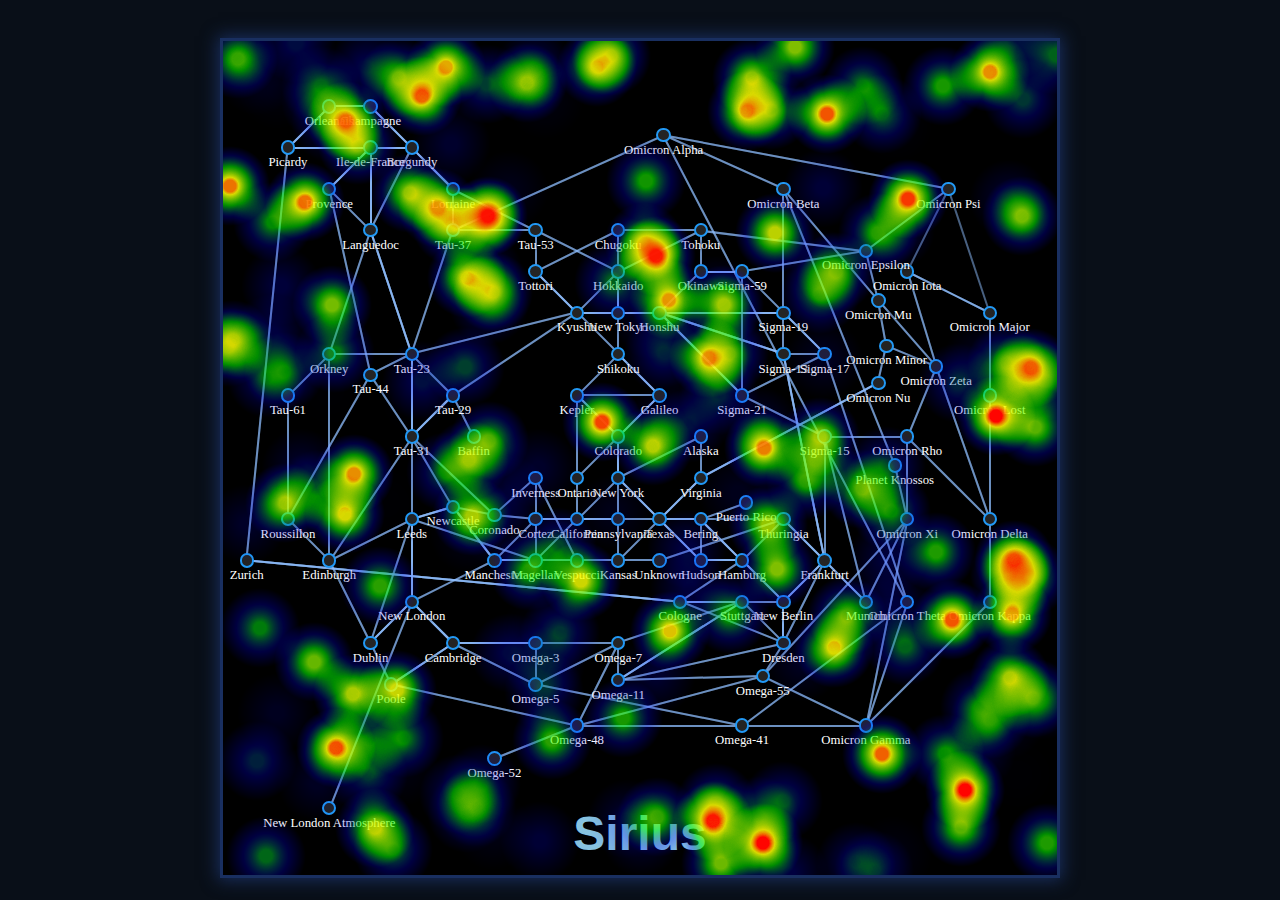
==== index.html @ e5bc777a "Add files via upload" ====
<!DOCTYPE html>
<head>    
  <script type="module" src="./js/script.js" defer></script>
  <link rel="stylesheet" href="./css/style.css"></head>
<body class="responsive">
  <div class="mapContainer">
    <div class="map">
      
      <div class="grid">
        
        <div class="systemContainer"></div>
        <div class="connections"></div>
        <div class="heatmap"></div>
        <h2 class="systemTitle">Sirius</h2>
        
        <div class="darkOverlay"></div>
      </div>
    </div>
    </div>
</body>
---- css/style.css ----
html {
  background-image: url(https://space.discoverygc.com/navmap/images/blue_space_with_planets_by_darkdissolution-updCont.jpg);
  background-size: cover;
  background-repeat: no-repeat;
  background-color: rgb(9, 15, 24);
  position: absolute;
  top: 0;
  left: 0;
  right: 0;
  bottom: 0;
}

.mapContainer {
  position: absolute;
  top: 2.4em;
  left: 0;
  right: 0;
  bottom: 0;
}

.grid {
  width: 100%;
  height: 100%;
  background: url("https://space.discoverygc.com/navmap/images/SiriusMap.jpg")
    black;
  background-size: cover !important;
}

.grid .darkOverlay {
  height: 100%;
  width: 100%;
  background-color: rgba(0, 0, 0, 0.4);
}

.heatmap {
  position: absolute;
  height: 100%;
  width: 100%;
  z-index: 999;
  pointer-events: none;
}

.systemContainer {
  height: 75%;
  width: 75%;
  position: absolute;
  margin-top: 50%;
  margin-left: 50%;
  color: white;
  font-family: "Agency FB", "Oswald", sans-serif;
}

.connections {
  height: 75%;
  width: 75%;
  position: absolute;
  margin-top: 50%;
  margin-left: 50%;
  color: white;
  font-family: "Agency FB", "Oswald", sans-serif;
}

.map {
  position: relative;
  height: 52.5em;
  width: 52.5em;
  margin: 0 auto;
  border: 0.22em rgb(25, 47, 96) solid;
  box-sizing: border-box;
  box-shadow: 0 0 1em 0.1em rgb(25, 47, 96);
  border-radius: 0em;
  background-color: rgb(30, 167, 198);
  overflow: hidden;
  overflow: -moz-hidden-unscrollable;
  overflow: -webkit-hidden-unscrollable;
  /* assign to paint layer */
  transform: translateZ(0);
  -webkit-transform: translateZ(0);
  -webkit-touch-callout: none; /* iOS Safari */
  -webkit-user-select: none; /* Chrome/Safari/Opera */
  -khtml-user-select: none; /* Konqueror */
  -moz-user-select: none; /* Firefox */
  -ms-user-select: none; /* IE/Edge */
  user-select: none;
}

.systemTitle {
  position: absolute;
  bottom: 0.3em;
  color: white;
  text-align: center;
  width: 100%;
  font-family: "Agency FB", "Oswald", sans-serif;
  font-size: 3em;
  padding: 0;
  margin: 0;
  color: rgb(135, 195, 224);
}

.system {
  height: 0.65em;
  width: 0.65em;
  background-color: rgb(36, 36, 36);
  border: 0.15em solid;
  border-radius: 100%;
  margin-top: -0.325em;
  margin-left: -0.325em;
  z-index: 5;
  display: flex;
  justify-content: center;
}
.system.li {
  border-color: #2299f5;
}

.systemLabel {
  color: white;
  font-family: Agency FB;
  display: inline-block;
  position: absolute;
  top: 1em;
  /*left: -1em;*/
  white-space: nowrap;
  z-index: 7;
  text-shadow: 0em 0em 0.3em black !important;
  font-size: 0.8em;
}

.highlighted {
  filter: drop-shadow(0em 0em 0.1em rgba(255, 255, 255, 0.5)) brightness(1.1)
    drop-shadow(0em 0em 0.15em orange);
}

.systemConnection {
  z-index: 4;
  margin-left: 0.125em;
  margin-top: 0.125em;
}

.systemConnection div {
  width: 0.125em;
  background-color: rgba(143, 192, 255, 0.5);
  margin-left: -0.0625em;
}

.systemConnection.oneWayConnection div::after {
  content: "";
  transform: rotate(135deg);
  -webkit-transform: rotate(135deg);
  position: absolute;
  border-bottom: 0.2em solid rgba(69, 150, 255, 0.9);
  border-left: 0.2em solid rgba(69, 150, 255, 0.9);
  height: 0.3em;
  width: 0.3em;
  bottom: 50%;
  display: block;
  margin-bottom: -0.3em;
  margin-left: -0.175em;
}
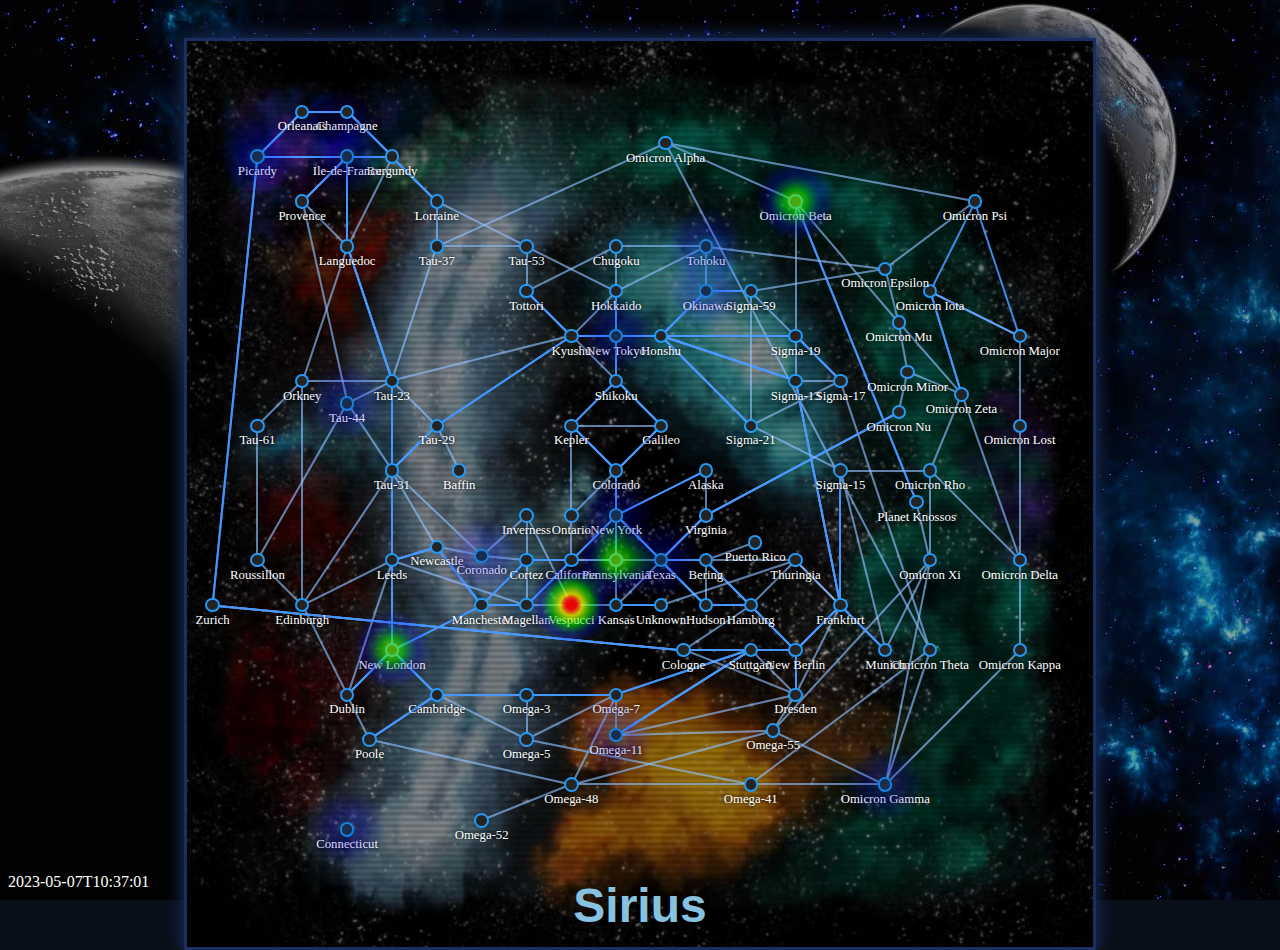
==== commit 11807716: "make more better" ====
--- a/index.html
+++ b/index.html
@@ -3,11 +3,10 @@
   <script type="module" src="./js/script.js" defer></script>
   <link rel="stylesheet" href="./css/style.css"></head>
 <body class="responsive">
+  <div id="timestamp"></div>
   <div class="mapContainer">
     <div class="map">
-      
       <div class="grid">
-        
         <div class="systemContainer"></div>
         <div class="connections"></div>
         <div class="heatmap"></div>
--- a/css/style.css
+++ b/css/style.css
@@ -1,5 +1,5 @@
 html {
-  background-image: url(https://space.discoverygc.com/navmap/images/blue_space_with_planets_by_darkdissolution-updCont.jpg);
+  background-image: url(../img/blue_space_with_planets_by_darkdissolution-updCont.avif);
   background-size: cover;
   background-repeat: no-repeat;
   background-color: rgb(9, 15, 24);
@@ -21,7 +21,7 @@
 .grid {
   width: 100%;
   height: 100%;
-  background: url("https://space.discoverygc.com/navmap/images/SiriusMap.jpg")
+  background: url(../img/SiriusMap.avif)
     black;
   background-size: cover !important;
 }
@@ -29,7 +29,11 @@
 .grid .darkOverlay {
   height: 100%;
   width: 100%;
+  top: -0%;
+  position: absolute;
   background-color: rgba(0, 0, 0, 0.4);
+  pointer-events: none;
+  z-index: 0;
 }
 
 .heatmap {
@@ -37,6 +41,7 @@
   height: 100%;
   width: 100%;
   z-index: 999;
+  opacity: 90%;
   pointer-events: none;
 }
 
@@ -62,14 +67,14 @@
 
 .map {
   position: relative;
-  height: 52.5em;
-  width: 52.5em;
+  height: 57em;
+  width: 57em;
   margin: 0 auto;
   border: 0.22em rgb(25, 47, 96) solid;
   box-sizing: border-box;
   box-shadow: 0 0 1em 0.1em rgb(25, 47, 96);
   border-radius: 0em;
-  background-color: rgb(30, 167, 198);
+  background-color: rgb(4, 4, 4);
   overflow: hidden;
   overflow: -moz-hidden-unscrollable;
   overflow: -webkit-hidden-unscrollable;
@@ -95,6 +100,7 @@
   padding: 0;
   margin: 0;
   color: rgb(135, 195, 224);
+  z-index: 1;
 }
 
 .system {
@@ -139,8 +145,18 @@
 
 .systemConnection div {
   width: 0.125em;
-  background-color: rgba(143, 192, 255, 0.5);
+  
   margin-left: -0.0625em;
+}
+
+.jgConnection {
+  /*box-shadow: 0px 0px 0.1em 0.1em rgba(69, 150, 255, 0.5);*/
+  background-color: rgba(69, 150, 255, 0.9);
+}
+
+.jhConnection {
+  /* box-shadow: 0px 0px 0.1em 0.1em rgba(143, 192, 255, 0.5); */
+  background-color: rgba(143, 192, 255, 0.404);
 }
 
 .systemConnection.oneWayConnection div::after {
@@ -157,3 +173,10 @@
   margin-bottom: -0.3em;
   margin-left: -0.175em;
 }
+
+#timestamp {
+  color: white;
+  font-family: Agency FB;
+  position: absolute;
+  bottom: 1%;
+}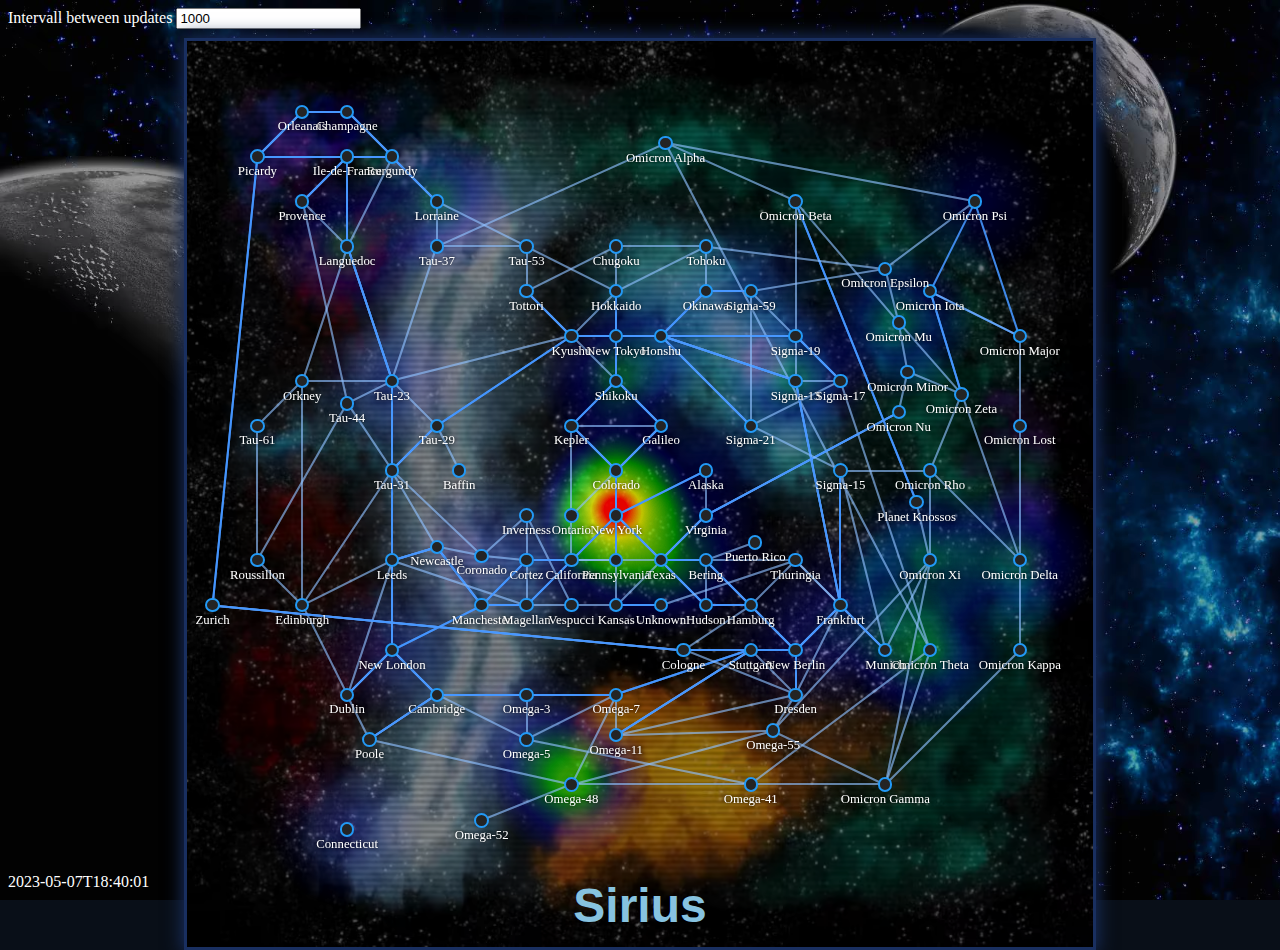
==== commit d3cfed9d: "stuff" ====
--- a/index.html
+++ b/index.html
@@ -3,6 +3,7 @@
   <script type="module" src="./js/script.js" defer></script>
   <link rel="stylesheet" href="./css/style.css"></head>
 <body class="responsive">
+  <span style="color: white; font-family: Agency FB;">Intervall between updates</span> <input id="deine-mutter"></input>
   <div id="timestamp"></div>
   <div class="mapContainer">
     <div class="map">
--- a/css/style.css
+++ b/css/style.css
@@ -40,7 +40,7 @@
   position: absolute;
   height: 100%;
   width: 100%;
-  z-index: 999;
+  z-index: 3;
   opacity: 90%;
   pointer-events: none;
 }
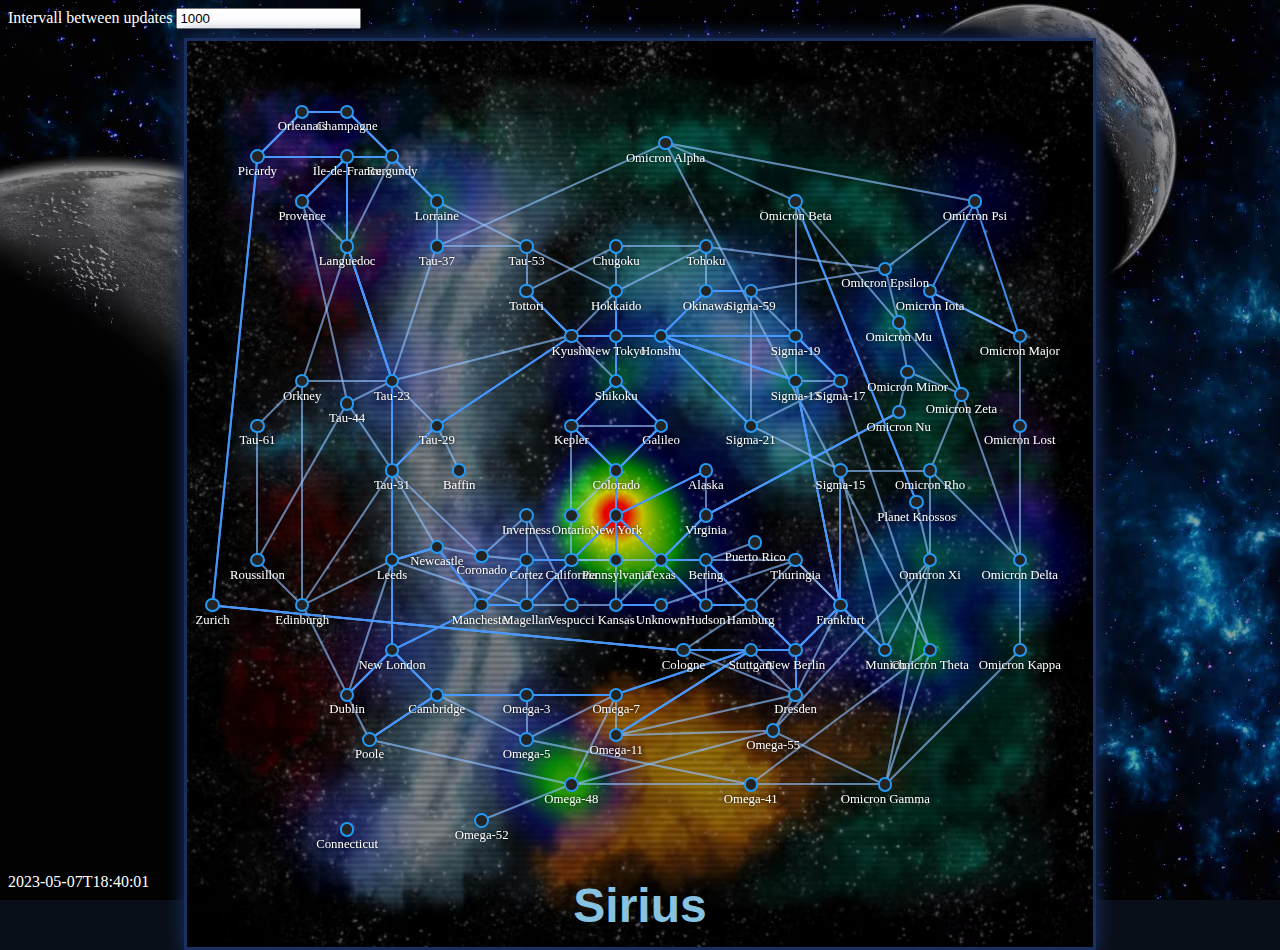
==== commit e3844369: "debloat main.js" ====
--- a/index.html
+++ b/index.html
@@ -1,7 +1,7 @@
 <!DOCTYPE html>
 <head>    
-  <script type="module" src="./js/script.js" defer></script>
-  <link rel="stylesheet" href="./css/style.css"></head>
+  <script type="module" src="./js/main.js" defer></script>
+  <link rel="stylesheet" href="./css/main.css"></head>
 <body class="responsive">
   <span style="color: white; font-family: Agency FB;">Intervall between updates</span> <input id="deine-mutter"></input>
   <div id="timestamp"></div>
--- a/css/main.css
+++ b/css/main.css
@@ -0,0 +1,181 @@
+html {
+  background-image: url(../img/blue_space_with_planets_by_darkdissolution-updCont.avif);
+  background-size: cover;
+  background-repeat: no-repeat;
+  background-color: rgb(9, 15, 24);
+  position: absolute;
+  top: 0;
+  left: 0;
+  right: 0;
+  bottom: 0;
+}
+
+.mapContainer {
+  position: absolute;
+  top: 2.4em;
+  left: 0;
+  right: 0;
+  bottom: 0;
+}
+
+.grid {
+  width: 100%;
+  height: 100%;
+  background: url(../img/SiriusMap.avif)
+    black;
+  background-size: cover !important;
+}
+
+.grid .darkOverlay {
+  height: 100%;
+  width: 100%;
+  top: -0%;
+  position: absolute;
+  background-color: rgba(0, 0, 0, 0.4);
+  pointer-events: none;
+  z-index: 0;
+}
+
+.heatmap {
+  position: absolute;
+  height: 100%;
+  width: 100%;
+  z-index: 3;
+  opacity: 90%;
+  pointer-events: none;
+}
+
+.systemContainer {
+  height: 75%;
+  width: 75%;
+  position: absolute;
+  margin-top: 50%;
+  margin-left: 50%;
+  color: white;
+  font-family: "Agency FB", "Oswald", sans-serif;
+}
+
+.connections {
+  height: 75%;
+  width: 75%;
+  position: absolute;
+  margin-top: 50%;
+  margin-left: 50%;
+  color: white;
+  font-family: "Agency FB", "Oswald", sans-serif;
+}
+
+.map {
+  position: relative;
+  height: 57em;
+  width: 57em;
+  margin: 0 auto;
+  border: 0.22em rgb(25, 47, 96) solid;
+  box-sizing: border-box;
+  box-shadow: 0 0 1em 0.1em rgb(25, 47, 96);
+  border-radius: 0em;
+  background-color: rgb(4, 4, 4);
+  overflow: hidden;
+  overflow: -moz-hidden-unscrollable;
+  overflow: -webkit-hidden-unscrollable;
+  /* assign to paint layer */
+  transform: translateZ(0);
+  -webkit-transform: translateZ(0);
+  -webkit-touch-callout: none; /* iOS Safari */
+  -webkit-user-select: none; /* Chrome/Safari/Opera */
+  -khtml-user-select: none; /* Konqueror */
+  -moz-user-select: none; /* Firefox */
+  -ms-user-select: none; /* IE/Edge */
+  user-select: none;
+}
+
+.systemTitle {
+  position: absolute;
+  bottom: 0.3em;
+  color: white;
+  text-align: center;
+  width: 100%;
+  font-family: "Agency FB", "Oswald", sans-serif;
+  font-size: 3em;
+  padding: 0;
+  margin: 0;
+  color: rgb(135, 195, 224);
+  z-index: 1;
+}
+
+.system {
+  height: 0.65em;
+  width: 0.65em;
+  background-color: rgb(36, 36, 36);
+  border: 0.15em solid;
+  border-radius: 100%;
+  margin-top: -0.325em;
+  margin-left: -0.325em;
+  z-index: 5;
+  display: flex;
+  justify-content: center;
+}
+.system.li {
+  border-color: #2299f5;
+}
+
+.systemLabel {
+  color: white;
+  font-family: Agency FB;
+  display: inline-block;
+  position: absolute;
+  top: 1em;
+  white-space: nowrap;
+  z-index: 7;
+  text-shadow: 0em 0em 0.3em black !important;
+  font-size: 0.8em;
+}
+
+.highlighted {
+  filter: drop-shadow(0em 0em 0.1em rgba(255, 255, 255, 0.5)) brightness(1.1)
+    drop-shadow(0em 0em 0.15em orange);
+}
+
+.systemConnection {
+  z-index: 4;
+  margin-left: 0.125em;
+  margin-top: 0.125em;
+}
+
+.systemConnection div {
+  width: 0.125em;
+  
+  margin-left: -0.0625em;
+}
+
+.jgConnection {
+  /*box-shadow: 0px 0px 0.1em 0.1em rgba(69, 150, 255, 0.5);*/
+  background-color: rgba(69, 150, 255, 0.9);
+}
+
+.jhConnection {
+  /* box-shadow: 0px 0px 0.1em 0.1em rgba(143, 192, 255, 0.5); */
+  background-color: rgba(143, 192, 255, 0.404);
+}
+
+.systemConnection.oneWayConnection div::after {
+  content: "";
+  transform: rotate(135deg);
+  -webkit-transform: rotate(135deg);
+  position: absolute;
+  border-bottom: 0.2em solid rgba(69, 150, 255, 0.9);
+  border-left: 0.2em solid rgba(69, 150, 255, 0.9);
+  height: 0.3em;
+  width: 0.3em;
+  bottom: 50%;
+  display: block;
+  margin-bottom: -0.3em;
+  margin-left: -0.175em;
+}
+
+#timestamp {
+  color: white;
+  font-family: Agency FB;
+  position: absolute;
+  bottom: 1%;
+}